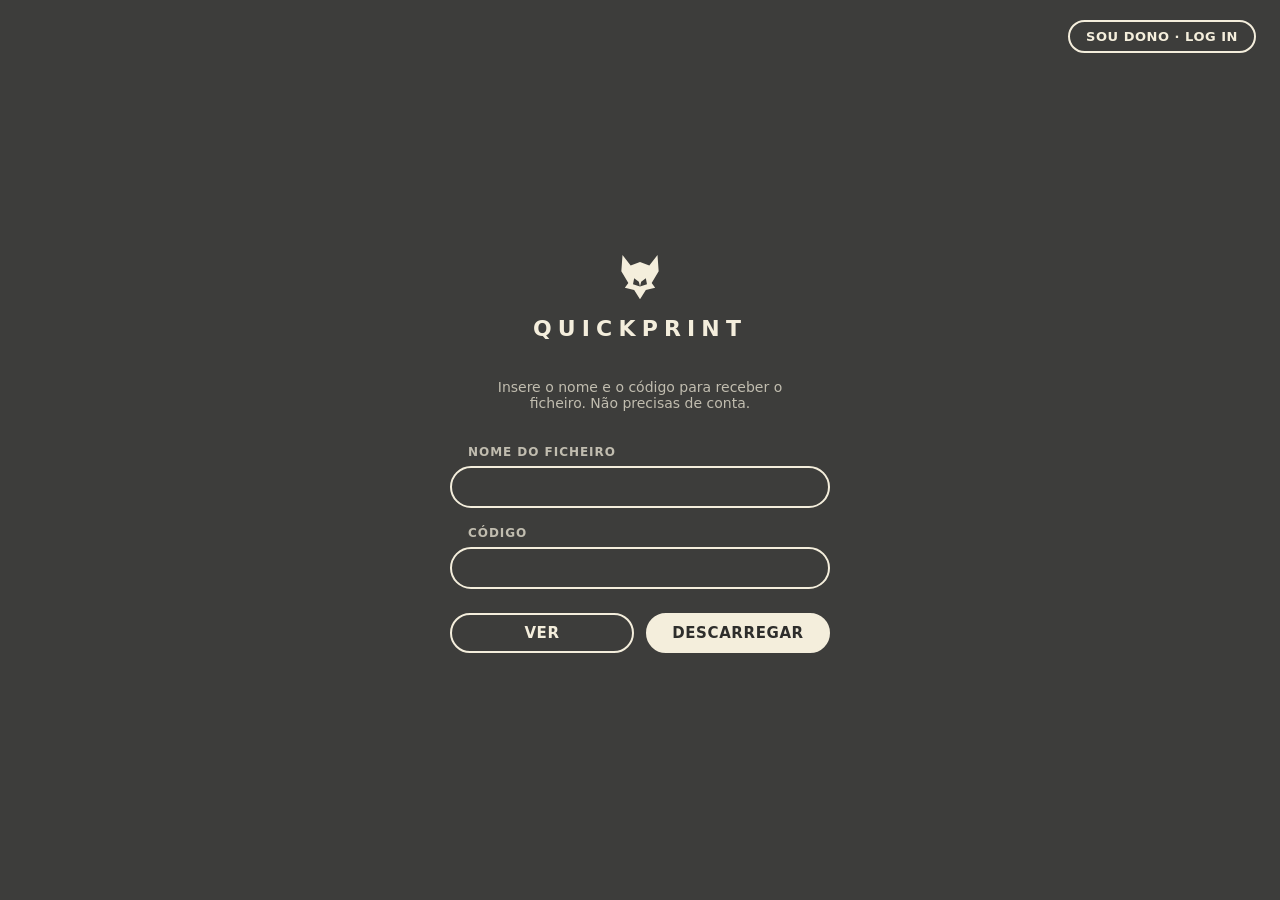
==== src/main/resources/static/index.html @ 088aa5c2 "Wire the frontend to the real API - Dashboard: replace mock data with GET /api/files, real multipart" ====
<!DOCTYPE html>
<html lang="pt">
<head>
  <meta charset="UTF-8">
  <meta name="viewport" content="width=device-width, initial-scale=1.0">
  <title>QuickPrint — Receber ficheiro</title>
  <link rel="stylesheet" href="css/styles.css">
</head>
<body class="auth-page">

  <a class="corner-login pill pill--outline" href="login.html">SOU DONO · LOG IN</a>

  <main class="auth-card">
    <svg class="auth-logo" viewBox="0 0 48 48" width="56" height="56" aria-hidden="true">
      <path fill="currentColor" d="M9 6l7 9 8-3 8 3 7-9 1 14-6 10 3 4-8 2-5 8-5-8-8-2 3-4-6-10z"/>
      <path fill="var(--bg)" d="M19 26l4 3 1 4-6-2zM29 26l-4 3-1 4 6-2z"/>
    </svg>
    <h1 class="auth-title">QUICKPRINT</h1>
    <p class="receive-lead">Insere o nome e o código para receber o ficheiro. Não precisas de conta.</p>

    <form id="receive-form" novalidate>
      <label class="field">
        <span class="field-label">NOME DO FICHEIRO</span>
        <input id="nickname" type="text" autocomplete="off" spellcheck="false" required>
      </label>

      <label class="field">
        <span class="field-label">CÓDIGO</span>
        <input id="code" type="text" autocomplete="off" spellcheck="false"
               maxlength="6" class="code-input" required>
      </label>

      <p id="receive-error" class="form-error" hidden></p>

      <div class="receive-actions">
        <button id="preview-btn" class="pill pill--outline" type="button">VER</button>
        <button id="download-btn" class="pill pill--solid" type="submit">DESCARREGAR</button>
      </div>
    </form>
  </main>

  <script src="js/receive.js"></script>
</body>
</html>
---- src/main/resources/static/css/styles.css ----
/* ==========================================================================
   QuickPrint — design tokens (from Tomás' prototype)
   ========================================================================== */

:root {
  --bg: #3d3d3b;            /* main charcoal */
  --bg-sidebar: #464644;    /* sidebar, one step lighter */
  --cream: #f4eedc;         /* primary accent */
  --cream-dim: rgba(244, 238, 220, 0.72);
  --ink-on-cream: #2e2e2c;  /* dark text on cream pills */
  --hairline: rgba(244, 238, 220, 0.18);

  --radius-pill: 999px;
  --sidebar-w: 112px;

  --font: "Segoe UI", system-ui, -apple-system, sans-serif;
}

* {
  box-sizing: border-box;
  margin: 0;
  padding: 0;
}

body {
  min-height: 100vh;
  background: var(--bg);
  color: var(--cream);
  font-family: var(--font);
  display: flex;
}

/* --------------------------------------------------------------------------
   Sidebar
   -------------------------------------------------------------------------- */

.sidebar {
  width: var(--sidebar-w);
  flex-shrink: 0;
  background: var(--bg-sidebar);
  border-right: 1px solid var(--hairline);
  padding-top: 40px;
  display: flex;
  justify-content: center;
}

.logo {
  color: var(--cream);
  display: inline-flex;
}

/* --------------------------------------------------------------------------
   Main column
   -------------------------------------------------------------------------- */

.main {
  flex: 1;
  min-width: 0;
  padding: 28px 40px 40px;
}

/* --------------------------------------------------------------------------
   Pills (shared by buttons, search, select)
   -------------------------------------------------------------------------- */

.pill {
  display: inline-flex;
  align-items: center;
  gap: 8px;
  border-radius: var(--radius-pill);
  font-family: var(--font);
  font-size: 15px;
  font-weight: 700;
  letter-spacing: 0.04em;
  padding: 9px 22px;
  border: 2px solid var(--cream);
  cursor: pointer;
  text-decoration: none;
  transition: transform 120ms ease, opacity 120ms ease;
}

.pill--solid {
  background: var(--cream);
  color: var(--ink-on-cream);
}

.pill--outline {
  background: transparent;
  color: var(--cream);
}

.pill:hover {
  opacity: 0.9;
}

.pill:active {
  transform: scale(0.97);
}

.pill:focus-visible,
.view-btn:focus-visible,
.select-circle:focus-visible {
  outline: 2px solid var(--cream);
  outline-offset: 3px;
}

/* --------------------------------------------------------------------------
   Topbar: search + auth
   -------------------------------------------------------------------------- */

.topbar {
  display: flex;
  align-items: center;
  justify-content: space-between;
  gap: 16px;
  margin-bottom: 28px;
}

.search {
  width: min(300px, 100%);
  padding: 9px 16px;
  cursor: text;
}

.search input {
  background: none;
  border: none;
  outline: none;
  color: var(--cream);
  font: inherit;
  width: 100%;
}

.search input::placeholder {
  color: var(--cream-dim);
  font-weight: 700;
  letter-spacing: 0.04em;
}

.auth-actions {
  display: flex;
  gap: 14px;
}

/* --------------------------------------------------------------------------
   Add file + toolbar
   -------------------------------------------------------------------------- */

.add-file {
  margin-bottom: 56px;
}

.toolbar {
  display: flex;
  align-items: center;
  justify-content: space-between;
  gap: 16px;
  margin-bottom: 18px;
}

.filters {
  display: flex;
  gap: 14px;
}

.select-wrap select {
  appearance: none;
  -webkit-appearance: none;
}

#filter-type,
#sort-date {
  font-size: 14px;
  padding: 6px 18px;
}

.view-toggle {
  font-size: 15px;
  letter-spacing: 0.04em;
}

.view-btn {
  background: none;
  border: none;
  color: var(--cream-dim);
  font: inherit;
  font-weight: 400;
  cursor: pointer;
  padding: 4px 2px;
}

.view-btn.is-active {
  color: var(--cream);
  font-weight: 700;
}

.view-sep {
  color: var(--cream-dim);
}

/* --------------------------------------------------------------------------
   Selection circles
   -------------------------------------------------------------------------- */

.select-circle {
  width: 22px;
  height: 22px;
  flex-shrink: 0;
  border-radius: 50%;
  border: 2px solid var(--cream);
  background: transparent;
  cursor: pointer;
  transition: background 120ms ease;
}

.select-circle.is-selected {
  background: var(--cream);
}

.select-all {
  margin-bottom: 14px;
}

/* --------------------------------------------------------------------------
   File collection — list mode
   -------------------------------------------------------------------------- */

.files {
  list-style: none;
}

.files--list .file {
  display: flex;
  align-items: center;
  gap: 16px;
  padding: 13px 4px;
  border-bottom: 1px solid var(--hairline);
}

.file-name {
  font-weight: 600;
  overflow: hidden;
  text-overflow: ellipsis;
  white-space: nowrap;
}

.file-meta {
  margin-left: auto;
  display: flex;
  gap: 24px;
  color: var(--cream-dim);
  font-size: 13px;
  white-space: nowrap;
}

/* --------------------------------------------------------------------------
   File collection — grid mode
   -------------------------------------------------------------------------- */

.files--grid {
  display: grid;
  grid-template-columns: repeat(auto-fill, minmax(190px, 1fr));
  gap: 18px;
}

.files--grid .file {
  border: 1px solid var(--hairline);
  border-radius: 14px;
  padding: 18px 16px;
  display: flex;
  flex-direction: column;
  align-items: center;
  text-align: center;
  gap: 10px;
}

.files--grid .select-circle {
  align-self: flex-start;
}

/* --------------------------------------------------------------------------
   Empty state
   -------------------------------------------------------------------------- */

.empty-state {
  text-align: center;
  color: var(--cream-dim);
  margin-top: 72px;
  font-size: 16px;
}

/* --------------------------------------------------------------------------
   Auth pages (login / sign up)
   -------------------------------------------------------------------------- */

.auth-page {
  align-items: center;
  justify-content: center;
}

.auth-card {
  width: min(380px, 92vw);
  display: flex;
  flex-direction: column;
  align-items: center;
  gap: 12px;
  padding: 32px 0;
}

.auth-logo {
  color: var(--cream);
}

.auth-title {
  font-size: 22px;
  font-weight: 700;
  letter-spacing: 0.28em;
  margin-bottom: 26px;
}

.auth-card form {
  width: 100%;
  display: flex;
  flex-direction: column;
  gap: 18px;
}

.field {
  display: flex;
  flex-direction: column;
  gap: 7px;
}

.field-label {
  font-size: 12px;
  font-weight: 700;
  letter-spacing: 0.08em;
  color: var(--cream-dim);
  padding-left: 18px;
}

.field input {
  border: 2px solid var(--cream);
  border-radius: var(--radius-pill);
  background: transparent;
  color: var(--cream);
  font: inherit;
  font-size: 15px;
  padding: 10px 18px;
  outline: none;
}

.field input:focus-visible {
  outline: 2px solid var(--cream);
  outline-offset: 3px;
}

.form-error {
  color: #f0b9a8;
  font-size: 14px;
  text-align: center;
}

.auth-submit {
  justify-content: center;
  margin-top: 6px;
}

.auth-alt {
  margin-top: 18px;
  font-size: 14px;
  color: var(--cream-dim);
}

.auth-link {
  color: var(--cream);
  font-weight: 700;
}

/* Receiving page (index.html) */
.corner-login {
  position: absolute;
  top: 20px;
  right: 24px;
  font-size: 13px;
  padding: 7px 16px;
}

.receive-lead {
  font-size: 14px;
  color: var(--cream-dim);
  text-align: center;
  margin-bottom: 22px;
  max-width: 320px;
}

.code-input {
  letter-spacing: 0.3em;
  text-transform: uppercase;
  font-weight: 700;
}

.receive-actions {
  display: flex;
  gap: 12px;
  margin-top: 6px;
}

.receive-actions .pill {
  flex: 1;
  justify-content: center;
}

/* --------------------------------------------------------------------------
   Row details: nickname, date/size, rolling code + timer ring
   -------------------------------------------------------------------------- */

.file-nick {
  color: var(--cream-dim);
  font-weight: 400;
}

/* fixed-width columns so date/size/uses/code line up across every row */
.row-date,
.row-size,
.row-uses,
.row-code {
  text-align: right;
  flex-shrink: 0;
}

.row-date {
  width: 84px;
  color: var(--cream-dim);
}

.row-size {
  width: 60px;
  color: var(--cream-dim);
}

.row-uses {
  width: 32px;
  font-weight: 700;
  color: var(--cream);
}

.row-code {
  width: 92px;
  font-family: ui-monospace, "Cascadia Mono", Consolas, monospace;
  font-weight: 700;
  letter-spacing: 0.14em;
  color: var(--cream);
}

/* Google-Authenticator-style countdown ring */
.ring-wrap {
  display: inline-flex;
}

.ring {
  width: 24px;
  height: 24px;
  transform: rotate(-90deg); /* start the sweep at 12 o'clock */
}

.ring-track {
  fill: none;
  stroke: var(--hairline);
  stroke-width: 3;
}

.ring-progress {
  fill: none;
  stroke: var(--cream);
  stroke-width: 3;
  stroke-linecap: round;
  stroke-dasharray: 94.25; /* 2·π·15 */
  transition: stroke-dashoffset 0.25s linear;
}

/* grid card: icon + nickname + code + ring */
.card-icon {
  color: var(--cream);
}

.card-nick {
  font-weight: 700;
  overflow: hidden;
  text-overflow: ellipsis;
  white-space: nowrap;
  max-width: 100%;
}

.card-code-row {
  display: flex;
  align-items: center;
  gap: 10px;
}

/* usage-limit preset buttons in the upload dialog */
.limit-options {
  display: flex;
  gap: 12px;
  margin-bottom: 22px;
}

.limit-options .limit-btn {
  flex: 1;
  justify-content: center;
  font-size: 16px;
  padding: 9px 0;
}

.share-dialog {
  margin: auto;
  width: min(400px, 92vw);
  background: var(--bg);
  color: var(--cream);
  border: 2px solid var(--cream);
  border-radius: 20px;
  padding: 28px 30px;
}

.share-dialog::backdrop {
  background: rgba(0, 0, 0, 0.55);
}

.share-file {
  font-size: 16px;
  font-weight: 700;
  margin-bottom: 4px;
  overflow: hidden;
  text-overflow: ellipsis;
  white-space: nowrap;
}

.share-hint {
  font-size: 13px;
  color: var(--cream-dim);
  margin-bottom: 20px;
}

.share-dialog .field {
  margin-bottom: 16px;
}

.share-dialog .field-label {
  padding-left: 18px;
}

.share-dialog .form-error {
  margin-bottom: 14px;
}

.dialog-actions {
  display: flex;
  justify-content: flex-end;
  gap: 12px;
}

/* --------------------------------------------------------------------------
   Responsive + accessibility
   -------------------------------------------------------------------------- */

@media (max-width: 640px) {
  :root {
    --sidebar-w: 60px;
  }

  .main {
    padding: 20px 16px 32px;
  }

  .topbar {
    flex-wrap: wrap;
  }

  .file-meta {
    gap: 12px;
  }
}

@media (prefers-reduced-motion: reduce) {
  * {
    transition: none !important;
  }
}
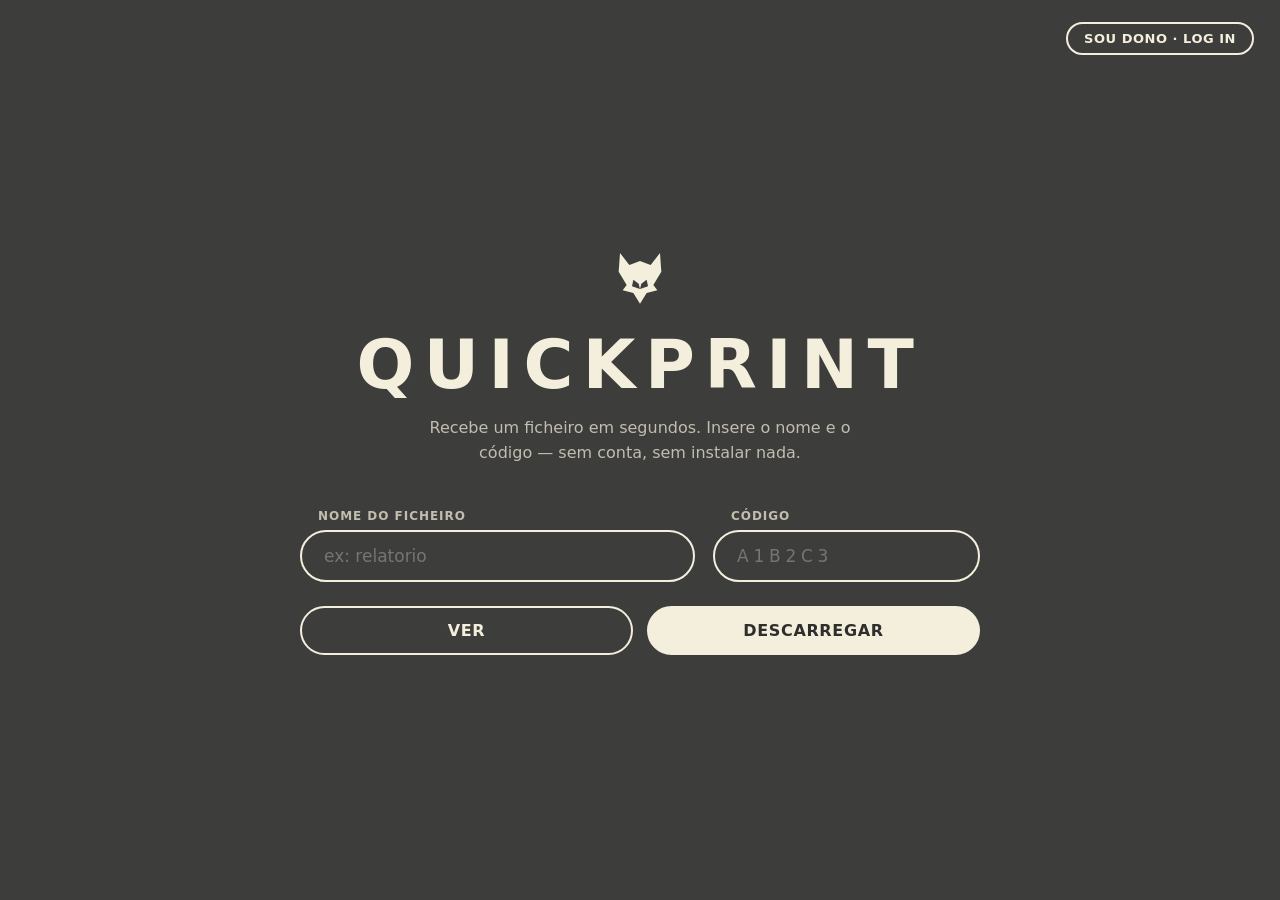
==== commit a6cb72b1: "Open up the landing/receive page The front door was a narrow ~380px card that felt cramped. Make it " ====
--- a/src/main/resources/static/index.html
+++ b/src/main/resources/static/index.html
@@ -6,29 +6,30 @@
   <title>QuickPrint — Receber ficheiro</title>
   <link rel="stylesheet" href="css/styles.css">
 </head>
-<body class="auth-page">
+<body class="receive-page">
 
   <a class="corner-login pill pill--outline" href="login.html">SOU DONO · LOG IN</a>
 
-  <main class="auth-card">
-    <svg class="auth-logo" viewBox="0 0 48 48" width="56" height="56" aria-hidden="true">
+  <main class="receive-hero">
+    <svg class="receive-logo" viewBox="0 0 48 48" width="64" height="64" aria-hidden="true">
       <path fill="currentColor" d="M9 6l7 9 8-3 8 3 7-9 1 14-6 10 3 4-8 2-5 8-5-8-8-2 3-4-6-10z"/>
       <path fill="var(--bg)" d="M19 26l4 3 1 4-6-2zM29 26l-4 3-1 4 6-2z"/>
     </svg>
-    <h1 class="auth-title">QUICKPRINT</h1>
-    <p class="receive-lead">Insere o nome e o código para receber o ficheiro. Não precisas de conta.</p>
+    <h1 class="receive-title">QUICKPRINT</h1>
+    <p class="receive-lead">Recebe um ficheiro em segundos. Insere o nome e o código — sem conta, sem instalar nada.</p>
 
-    <form id="receive-form" novalidate>
-      <label class="field">
-        <span class="field-label">NOME DO FICHEIRO</span>
-        <input id="nickname" type="text" autocomplete="off" spellcheck="false" required>
-      </label>
-
-      <label class="field">
-        <span class="field-label">CÓDIGO</span>
-        <input id="code" type="text" autocomplete="off" spellcheck="false"
-               maxlength="6" class="code-input" required>
-      </label>
+    <form id="receive-form" class="receive-form" novalidate>
+      <div class="receive-fields">
+        <label class="field field-name">
+          <span class="field-label">NOME DO FICHEIRO</span>
+          <input id="nickname" type="text" autocomplete="off" spellcheck="false" placeholder="ex: relatorio" required>
+        </label>
+        <label class="field field-code">
+          <span class="field-label">CÓDIGO</span>
+          <input id="code" type="text" autocomplete="off" spellcheck="false"
+                 maxlength="6" class="code-input" placeholder="A1B2C3" required>
+        </label>
+      </div>
 
       <p id="receive-error" class="form-error" hidden></p>
 
--- a/src/main/resources/static/css/styles.css
+++ b/src/main/resources/static/css/styles.css
@@ -377,38 +377,97 @@
   font-weight: 700;
 }
 
-/* Receiving page (index.html) */
+/* Receiving page (index.html) — the open, airy front door */
+.receive-page {
+  min-height: 100vh;
+  align-items: center;
+  justify-content: center;
+  padding: 48px 24px;
+}
+
 .corner-login {
   position: absolute;
-  top: 20px;
-  right: 24px;
+  top: 22px;
+  right: 26px;
   font-size: 13px;
   padding: 7px 16px;
 }
 
+.receive-hero {
+  width: 100%;
+  max-width: 680px;
+  display: flex;
+  flex-direction: column;
+  align-items: center;
+  text-align: center;
+}
+
+.receive-logo {
+  color: var(--cream);
+}
+
+.receive-title {
+  font-size: clamp(42px, 8vw, 68px);
+  font-weight: 700;
+  letter-spacing: 0.14em;
+  margin: 16px 0 12px;
+}
+
 .receive-lead {
-  font-size: 14px;
-  color: var(--cream-dim);
-  text-align: center;
-  margin-bottom: 22px;
-  max-width: 320px;
+  font-size: 16px;
+  line-height: 1.55;
+  color: var(--cream-dim);
+  max-width: 470px;
+  margin-bottom: 44px;
+}
+
+.receive-form {
+  width: 100%;
+}
+
+/* name + code side by side on wide screens: horizontal, open, not boxed */
+.receive-fields {
+  display: flex;
+  gap: 18px;
+  text-align: left;
+}
+
+.field-name {
+  flex: 1.7;
+}
+
+.field-code {
+  flex: 1;
+}
+
+.receive-fields input {
+  font-size: 17px;
+  padding: 14px 22px;
 }
 
 .code-input {
-  letter-spacing: 0.3em;
+  letter-spacing: 0.28em;
   text-transform: uppercase;
   font-weight: 700;
 }
 
 .receive-actions {
   display: flex;
-  gap: 12px;
-  margin-top: 6px;
+  gap: 14px;
+  margin-top: 24px;
 }
 
 .receive-actions .pill {
   flex: 1;
   justify-content: center;
+  font-size: 16px;
+  padding: 13px 0;
+}
+
+@media (max-width: 520px) {
+  .receive-fields {
+    flex-direction: column;
+  }
 }
 
 /* --------------------------------------------------------------------------
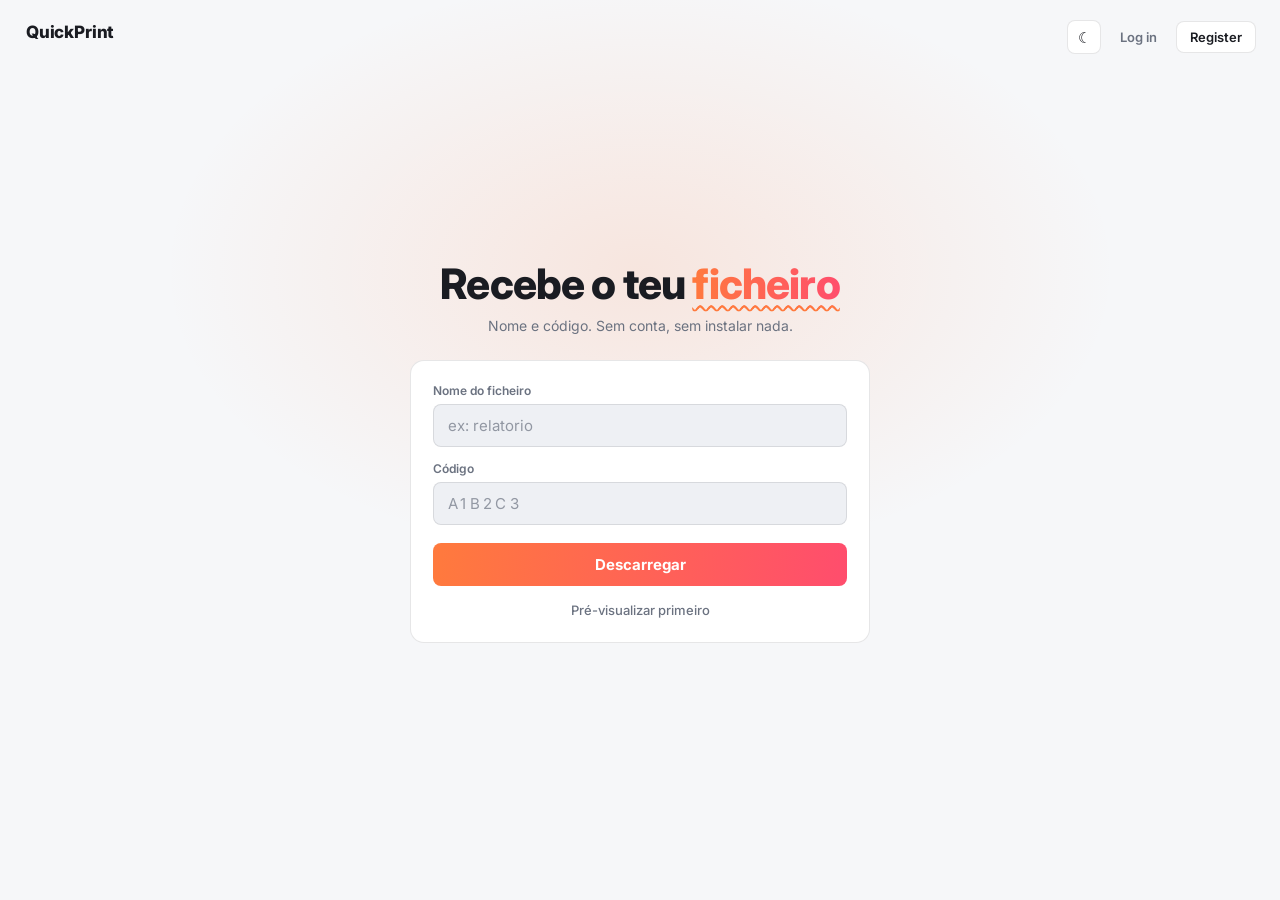
==== commit 7f61c125: "Restyle frontend (bypass.city-inspired) and add guest-mode design docs - Dark/light theme with toggl" ====
--- a/src/main/resources/static/index.html
+++ b/src/main/resources/static/index.html
@@ -4,39 +4,44 @@
   <meta charset="UTF-8">
   <meta name="viewport" content="width=device-width, initial-scale=1.0">
   <title>QuickPrint — Receber ficheiro</title>
+  <link rel="preconnect" href="https://fonts.googleapis.com">
+  <link rel="preconnect" href="https://fonts.gstatic.com" crossorigin>
+  <link href="https://fonts.googleapis.com/css2?family=Inter:wght@400;500;600;700;800&display=swap" rel="stylesheet">
   <link rel="stylesheet" href="css/styles.css">
+  <script src="js/theme.js"></script>
 </head>
 <body class="receive-page">
 
-  <a class="corner-login pill pill--outline" href="login.html">SOU DONO · LOG IN</a>
+  <span class="rp-wordmark">QuickPrint</span>
+  <nav class="rp-nav">
+    <button type="button" class="rp-theme-toggle" data-theme-toggle></button>
+    <a href="login.html">Log in</a>
+    <a class="rp-register" href="signup.html">Register</a>
+  </nav>
 
-  <main class="receive-hero">
-    <svg class="receive-logo" viewBox="0 0 48 48" width="64" height="64" aria-hidden="true">
-      <path fill="currentColor" d="M9 6l7 9 8-3 8 3 7-9 1 14-6 10 3 4-8 2-5 8-5-8-8-2 3-4-6-10z"/>
-      <path fill="var(--bg)" d="M19 26l4 3 1 4-6-2zM29 26l-4 3-1 4 6-2z"/>
-    </svg>
-    <h1 class="receive-title">QUICKPRINT</h1>
-    <p class="receive-lead">Recebe um ficheiro em segundos. Insere o nome e o código — sem conta, sem instalar nada.</p>
+  <main class="rp-hero">
+    <h1 class="rp-title">Recebe o teu <span class="rp-accent">ficheiro</span></h1>
+    <p class="rp-lead">Nome e código. Sem conta, sem instalar nada.</p>
 
-    <form id="receive-form" class="receive-form" novalidate>
-      <div class="receive-fields">
-        <label class="field field-name">
-          <span class="field-label">NOME DO FICHEIRO</span>
-          <input id="nickname" type="text" autocomplete="off" spellcheck="false" placeholder="ex: relatorio" required>
+    <form id="receive-form" class="rp-card" novalidate>
+      <div class="rp-fields">
+        <label class="rp-field rp-field--name">
+          <span class="rp-field-label">Nome do ficheiro</span>
+          <input id="nickname" type="text" autocomplete="off" spellcheck="false"
+                 placeholder="ex: relatorio" required>
         </label>
-        <label class="field field-code">
-          <span class="field-label">CÓDIGO</span>
+
+        <label class="rp-field rp-field--code">
+          <span class="rp-field-label">Código</span>
           <input id="code" type="text" autocomplete="off" spellcheck="false"
-                 maxlength="6" class="code-input" placeholder="A1B2C3" required>
+                 maxlength="6" class="rp-code" placeholder="A1B2C3" required>
         </label>
       </div>
 
-      <p id="receive-error" class="form-error" hidden></p>
+      <p id="receive-error" class="rp-error" hidden></p>
 
-      <div class="receive-actions">
-        <button id="preview-btn" class="pill pill--outline" type="button">VER</button>
-        <button id="download-btn" class="pill pill--solid" type="submit">DESCARREGAR</button>
-      </div>
+      <button id="download-btn" class="rp-btn" type="submit">Descarregar</button>
+      <button id="preview-btn" class="rp-ghost" type="button">Pré-visualizar primeiro</button>
     </form>
   </main>
 
--- a/src/main/resources/static/css/styles.css
+++ b/src/main/resources/static/css/styles.css
@@ -3,17 +3,65 @@
    ========================================================================== */
 
 :root {
-  --bg: #3d3d3b;            /* main charcoal */
-  --bg-sidebar: #464644;    /* sidebar, one step lighter */
-  --cream: #f4eedc;         /* primary accent */
-  --cream-dim: rgba(244, 238, 220, 0.72);
-  --ink-on-cream: #2e2e2c;  /* dark text on cream pills */
-  --hairline: rgba(244, 238, 220, 0.18);
+  /* legacy names kept, now pointing at the shared theme tokens below so the
+     dashboard adopts the light/dark theme without rewriting its rules */
+  --bg: var(--surface-bg);
+  --bg-sidebar: var(--surface-panel);
+  --cream: var(--text);              /* was the cream accent → now primary text */
+  --cream-dim: var(--text-muted);
+  --ink-on-cream: var(--surface-bg); /* text on a solid (light-on-dark) pill */
+  --hairline: var(--line);
 
   --radius-pill: 999px;
-  --sidebar-w: 112px;
-
-  --font: "Segoe UI", system-ui, -apple-system, sans-serif;
+  --sidebar-w: 240px;
+
+  --font: "Inter", "Segoe UI", system-ui, -apple-system, sans-serif;
+}
+
+/* ==========================================================================
+   Theme tokens — light default + dark (system preference or manual toggle).
+   Consumed by the new pages (receive, and later login/dashboard).
+   Accent stays the same in both themes; only surfaces/text/danger switch.
+   ========================================================================== */
+:root {
+  --surface-bg: #f6f7f9;
+  --surface-panel: #ffffff;
+  --surface-input: #eef0f4;
+  --line: rgba(15, 17, 21, 0.10);
+  --text: #1a1c22;
+  --text-muted: #6b7280;
+  --glow: rgba(255, 122, 61, 0.14);
+  --danger: #dc2626;
+
+  --accent-grad: linear-gradient(95deg, #ff7a3d 0%, #ff4d6d 100%);
+  --accent-ring: #ff6a4d;
+  --accent-line: #ff7a3d;
+}
+
+/* dark when the OS asks for it — unless the user forced light */
+@media (prefers-color-scheme: dark) {
+  :root:not([data-theme="light"]) {
+    --surface-bg: #17181c;
+    --surface-panel: #23252b;
+    --surface-input: #16171b;
+    --line: rgba(255, 255, 255, 0.09);
+    --text: #eceef3;
+    --text-muted: #8a8f9c;
+    --glow: rgba(255, 122, 61, 0.16);
+    --danger: #f87171;
+  }
+}
+
+/* dark when the user forces it (wins over system) */
+:root[data-theme="dark"] {
+  --surface-bg: #17181c;
+  --surface-panel: #23252b;
+  --surface-input: #16171b;
+  --line: rgba(255, 255, 255, 0.09);
+  --text: #eceef3;
+  --text-muted: #8a8f9c;
+  --glow: rgba(255, 122, 61, 0.16);
+  --danger: #f87171;
 }
 
 * {
@@ -39,14 +87,115 @@
   flex-shrink: 0;
   background: var(--bg-sidebar);
   border-right: 1px solid var(--hairline);
-  padding-top: 40px;
-  display: flex;
-  justify-content: center;
+  padding: 28px 18px;
+  display: flex;
+  flex-direction: column;
+  gap: 26px;
 }
 
 .logo {
   color: var(--cream);
   display: inline-flex;
+  align-self: center;
+}
+
+/* receive-a-file widget living in the dashboard sidebar (uses receive.js) */
+.side-receive {
+  display: flex;
+  flex-direction: column;
+  gap: 12px;
+}
+
+.side-receive-title {
+  font-size: 13px;
+  font-weight: 700;
+  letter-spacing: 0.01em;
+  color: var(--text);
+}
+
+.side-field {
+  display: flex;
+  flex-direction: column;
+  gap: 5px;
+}
+
+.side-field-label {
+  font-size: 11px;
+  font-weight: 600;
+  color: var(--text-muted);
+}
+
+.side-field input {
+  width: 100%;
+  background: var(--surface-input);
+  border: 1px solid var(--line);
+  border-radius: 8px;
+  color: var(--text);
+  font: inherit;
+  font-size: 14px;
+  padding: 9px 11px;
+  outline: none;
+  transition: border-color 120ms ease;
+}
+
+.side-field input::placeholder {
+  color: var(--text-muted);
+  opacity: 0.6;
+}
+
+.side-field input:focus {
+  border-color: var(--accent-ring);
+}
+
+.side-code {
+  letter-spacing: 0.18em;
+  text-transform: uppercase;
+  font-weight: 600;
+}
+
+.side-error {
+  color: var(--danger);
+  font-size: 12px;
+}
+
+.side-btn {
+  margin-top: 2px;
+  padding: 10px 0;
+  border: none;
+  border-radius: 8px;
+  background: var(--accent-grad);
+  color: #fff;
+  font: inherit;
+  font-size: 14px;
+  font-weight: 700;
+  cursor: pointer;
+  transition: opacity 120ms ease;
+}
+
+.side-btn:hover {
+  opacity: 0.92;
+}
+
+.side-ghost {
+  background: none;
+  border: none;
+  color: var(--text-muted);
+  font: inherit;
+  font-size: 12px;
+  font-weight: 500;
+  cursor: pointer;
+  padding: 2px;
+}
+
+.side-ghost:hover {
+  color: var(--text);
+}
+
+.side-btn:focus-visible,
+.side-ghost:focus-visible,
+.side-field input:focus-visible {
+  outline: 2px solid var(--accent-ring);
+  outline-offset: 2px;
 }
 
 /* --------------------------------------------------------------------------
@@ -87,6 +236,12 @@
 .pill--outline {
   background: transparent;
   color: var(--cream);
+}
+
+.pill--danger {
+  background: #e5484d;
+  color: #fff;
+  border-color: transparent;
 }
 
 .pill:hover {
@@ -137,6 +292,12 @@
   letter-spacing: 0.04em;
 }
 
+.top-right {
+  display: flex;
+  align-items: center;
+  gap: 14px;
+}
+
 .auth-actions {
   display: flex;
   gap: 14px;
@@ -148,6 +309,13 @@
 
 .add-file {
   margin-bottom: 56px;
+}
+
+/* primary call-to-action gets the orange accent; other pills stay neutral */
+#add-file {
+  background: var(--accent-grad);
+  color: #fff;
+  border-color: transparent;
 }
 
 .toolbar {
@@ -290,40 +458,8 @@
 }
 
 /* --------------------------------------------------------------------------
-   Auth pages (login / sign up)
-   -------------------------------------------------------------------------- */
-
-.auth-page {
-  align-items: center;
-  justify-content: center;
-}
-
-.auth-card {
-  width: min(380px, 92vw);
-  display: flex;
-  flex-direction: column;
-  align-items: center;
-  gap: 12px;
-  padding: 32px 0;
-}
-
-.auth-logo {
-  color: var(--cream);
-}
-
-.auth-title {
-  font-size: 22px;
-  font-weight: 700;
-  letter-spacing: 0.28em;
-  margin-bottom: 26px;
-}
-
-.auth-card form {
-  width: 100%;
-  display: flex;
-  flex-direction: column;
-  gap: 18px;
-}
+   Form fields — shared by the dashboard upload dialog
+   -------------------------------------------------------------------------- */
 
 .field {
   display: flex;
@@ -356,118 +492,252 @@
 }
 
 .form-error {
-  color: #f0b9a8;
+  color: var(--danger);
   font-size: 14px;
   text-align: center;
 }
 
-.auth-submit {
+/* ==========================================================================
+   Receiving page (index.html) + auth pages — dark/light, compact front door
+   (bypass.city look). Scoped to .receive-page.
+   ========================================================================== */
+.receive-page {
+  --rp-panel: var(--surface-panel);
+  --rp-input: var(--surface-input);
+  --rp-border: var(--line);
+  --rp-text: var(--text);
+  --rp-muted: var(--text-muted);
+  --rp-grad: var(--accent-grad);
+
+  min-height: 100vh;
+  align-items: center;
   justify-content: center;
-  margin-top: 6px;
-}
-
-.auth-alt {
-  margin-top: 18px;
-  font-size: 14px;
-  color: var(--cream-dim);
-}
-
-.auth-link {
-  color: var(--cream);
-  font-weight: 700;
-}
-
-/* Receiving page (index.html) — the open, airy front door */
-.receive-page {
-  min-height: 100vh;
-  align-items: center;
-  justify-content: center;
-  padding: 48px 24px;
-}
-
-.corner-login {
+  padding: 40px 20px;
+  background:
+    radial-gradient(680px 420px at 50% 30%, var(--glow), transparent 70%),
+    var(--surface-bg);
+  color: var(--rp-text);
+  font-family: "Inter", var(--font);
+}
+
+.rp-wordmark {
   position: absolute;
   top: 22px;
-  right: 26px;
+  left: 26px;
+  font-weight: 800;
+  font-size: 17px;
+  letter-spacing: -0.01em;
+  color: var(--rp-text);
+  text-decoration: none;
+}
+
+/* "already have an account?" line under the auth card */
+.rp-alt {
+  margin-top: 18px;
   font-size: 13px;
-  padding: 7px 16px;
-}
-
-.receive-hero {
+  color: var(--rp-muted);
+}
+
+.rp-alt a {
+  color: var(--accent-line);
+  font-weight: 600;
+  text-decoration: none;
+}
+
+.rp-alt a:hover {
+  text-decoration: underline;
+}
+
+.rp-nav {
+  position: absolute;
+  top: 20px;
+  right: 24px;
+  display: flex;
+  align-items: center;
+  gap: 6px;
+  font-size: 13px;
+  font-weight: 600;
+}
+
+.rp-nav a {
+  color: var(--rp-muted);
+  text-decoration: none;
+  padding: 7px 13px;
+  border-radius: 8px;
+}
+
+.rp-nav a:hover {
+  color: var(--rp-text);
+}
+
+.rp-register {
+  color: var(--rp-text) !important;
+  background: var(--rp-panel);
+  border: 1px solid var(--rp-border);
+}
+
+.rp-hero {
   width: 100%;
-  max-width: 680px;
+  max-width: 460px;
   display: flex;
   flex-direction: column;
   align-items: center;
   text-align: center;
 }
 
-.receive-logo {
-  color: var(--cream);
-}
-
-.receive-title {
-  font-size: clamp(42px, 8vw, 68px);
-  font-weight: 700;
-  letter-spacing: 0.14em;
-  margin: 16px 0 12px;
-}
-
-.receive-lead {
-  font-size: 16px;
-  line-height: 1.55;
-  color: var(--cream-dim);
-  max-width: 470px;
-  margin-bottom: 44px;
-}
-
-.receive-form {
+.rp-title {
+  font-size: clamp(30px, 4vw, 42px);
+  font-weight: 800;
+  letter-spacing: -0.02em;
+  margin-bottom: 8px;
+}
+
+.rp-accent {
+  background: var(--rp-grad);
+  -webkit-background-clip: text;
+  background-clip: text;
+  color: transparent;
+  text-decoration: underline wavy var(--accent-line);
+  text-underline-offset: 6px;
+  text-decoration-thickness: 2px;
+}
+
+.rp-lead {
+  font-size: 14px;
+  color: var(--rp-muted);
+  margin-bottom: 26px;
+}
+
+/* the card: dark panel with a subtle border, like bypass.city's input block */
+.rp-card {
   width: 100%;
-}
-
-/* name + code side by side on wide screens: horizontal, open, not boxed */
-.receive-fields {
-  display: flex;
-  gap: 18px;
+  display: flex;
+  flex-direction: column;
+  gap: 14px;
+  padding: 22px;
+  background: var(--rp-panel);
+  border: 1px solid var(--rp-border);
+  border-radius: 14px;
   text-align: left;
 }
 
-.field-name {
-  flex: 1.7;
-}
-
-.field-code {
-  flex: 1;
-}
-
-.receive-fields input {
-  font-size: 17px;
-  padding: 14px 22px;
-}
-
-.code-input {
-  letter-spacing: 0.28em;
+/* name + code stacked, one below the other */
+.rp-fields {
+  display: flex;
+  flex-direction: column;
+  gap: 14px;
+}
+
+.rp-field {
+  display: flex;
+  flex-direction: column;
+  gap: 6px;
+}
+
+.rp-field-label {
+  font-size: 12px;
+  font-weight: 600;
+  color: var(--rp-muted);
+}
+
+.rp-field input {
+  width: 100%;
+  background: var(--rp-input);
+  border: 1px solid var(--rp-border);
+  border-radius: 8px;
+  color: var(--rp-text);
+  font: inherit;
+  font-size: 15px;
+  padding: 11px 14px;
+  outline: none;
+  transition: border-color 120ms ease;
+}
+
+.rp-field input::placeholder {
+  color: var(--rp-muted);
+  opacity: 0.7;
+}
+
+.rp-field input:focus {
+  border-color: var(--accent-ring);
+}
+
+.rp-code {
+  letter-spacing: 0.22em;
   text-transform: uppercase;
-  font-weight: 700;
-}
-
-.receive-actions {
-  display: flex;
-  gap: 14px;
-  margin-top: 24px;
-}
-
-.receive-actions .pill {
-  flex: 1;
+  font-weight: 600;
+}
+
+.rp-error {
+  color: var(--danger);
+  font-size: 13px;
+  margin: -2px 0 0;
+}
+
+.rp-btn {
+  margin-top: 4px;
+  padding: 12px 0;
+  border: none;
+  border-radius: 8px;
+  background: var(--rp-grad);
+  color: #fff;
+  font: inherit;
+  font-size: 15px;
+  font-weight: 700;
+  cursor: pointer;
+  transition: opacity 120ms ease, transform 120ms ease;
+}
+
+.rp-btn:hover {
+  opacity: 0.92;
+}
+
+.rp-btn:active {
+  transform: scale(0.99);
+}
+
+.rp-ghost {
+  background: none;
+  border: none;
+  color: var(--rp-muted);
+  font: inherit;
+  font-size: 13px;
+  font-weight: 500;
+  cursor: pointer;
+  padding: 2px;
+}
+
+.rp-ghost:hover {
+  color: var(--rp-text);
+}
+
+.rp-btn:focus-visible,
+.rp-ghost:focus-visible,
+.rp-field input:focus-visible,
+.rp-nav a:focus-visible,
+.rp-theme-toggle:focus-visible {
+  outline: 2px solid var(--accent-ring);
+  outline-offset: 2px;
+}
+
+/* light/dark toggle button in the header */
+.rp-theme-toggle {
+  display: inline-flex;
+  align-items: center;
   justify-content: center;
-  font-size: 16px;
-  padding: 13px 0;
-}
-
-@media (max-width: 520px) {
-  .receive-fields {
-    flex-direction: column;
-  }
+  width: 34px;
+  height: 34px;
+  border-radius: 8px;
+  border: 1px solid var(--line);
+  background: var(--surface-panel);
+  color: var(--text);
+  font-size: 15px;
+  line-height: 1;
+  cursor: pointer;
+}
+
+.rp-theme-toggle:hover {
+  border-color: var(--accent-ring);
 }
 
 /* --------------------------------------------------------------------------
@@ -477,6 +747,58 @@
 .file-nick {
   color: var(--cream-dim);
   font-weight: 400;
+}
+
+/* clickable file names/cards open a preview */
+.openable {
+  cursor: pointer;
+}
+
+.openable:hover {
+  text-decoration: underline;
+}
+
+.card-icon.openable:hover {
+  text-decoration: none;
+  opacity: 0.8;
+}
+
+.openable:focus-visible {
+  outline: 2px solid var(--cream);
+  outline-offset: 3px;
+  border-radius: 4px;
+}
+
+/* remove-file button */
+.delete-btn {
+  background: none;
+  border: none;
+  cursor: pointer;
+  color: var(--cream-dim);
+  padding: 5px;
+  display: inline-flex;
+  border-radius: 6px;
+  transition: color 120ms ease, background 120ms ease;
+}
+
+.delete-btn:hover {
+  color: #f0a08c;
+  background: rgba(240, 160, 140, 0.12);
+}
+
+.delete-btn:focus-visible {
+  outline: 2px solid var(--cream);
+  outline-offset: 2px;
+}
+
+.files--grid .file {
+  position: relative;
+}
+
+.files--grid .delete-btn {
+  position: absolute;
+  top: 12px;
+  right: 12px;
 }
 
 /* fixed-width columns so date/size/uses/code line up across every row */
@@ -531,7 +853,7 @@
 
 .ring-progress {
   fill: none;
-  stroke: var(--cream);
+  stroke: var(--accent-line);
   stroke-width: 3;
   stroke-linecap: round;
   stroke-dasharray: 94.25; /* 2·π·15 */
@@ -627,6 +949,15 @@
     --sidebar-w: 60px;
   }
 
+  /* no room for the receive form in a 60px rail — fall back to the header link */
+  .side-receive {
+    display: none;
+  }
+
+  .sidebar {
+    padding: 20px 8px;
+  }
+
   .main {
     padding: 20px 16px 32px;
   }
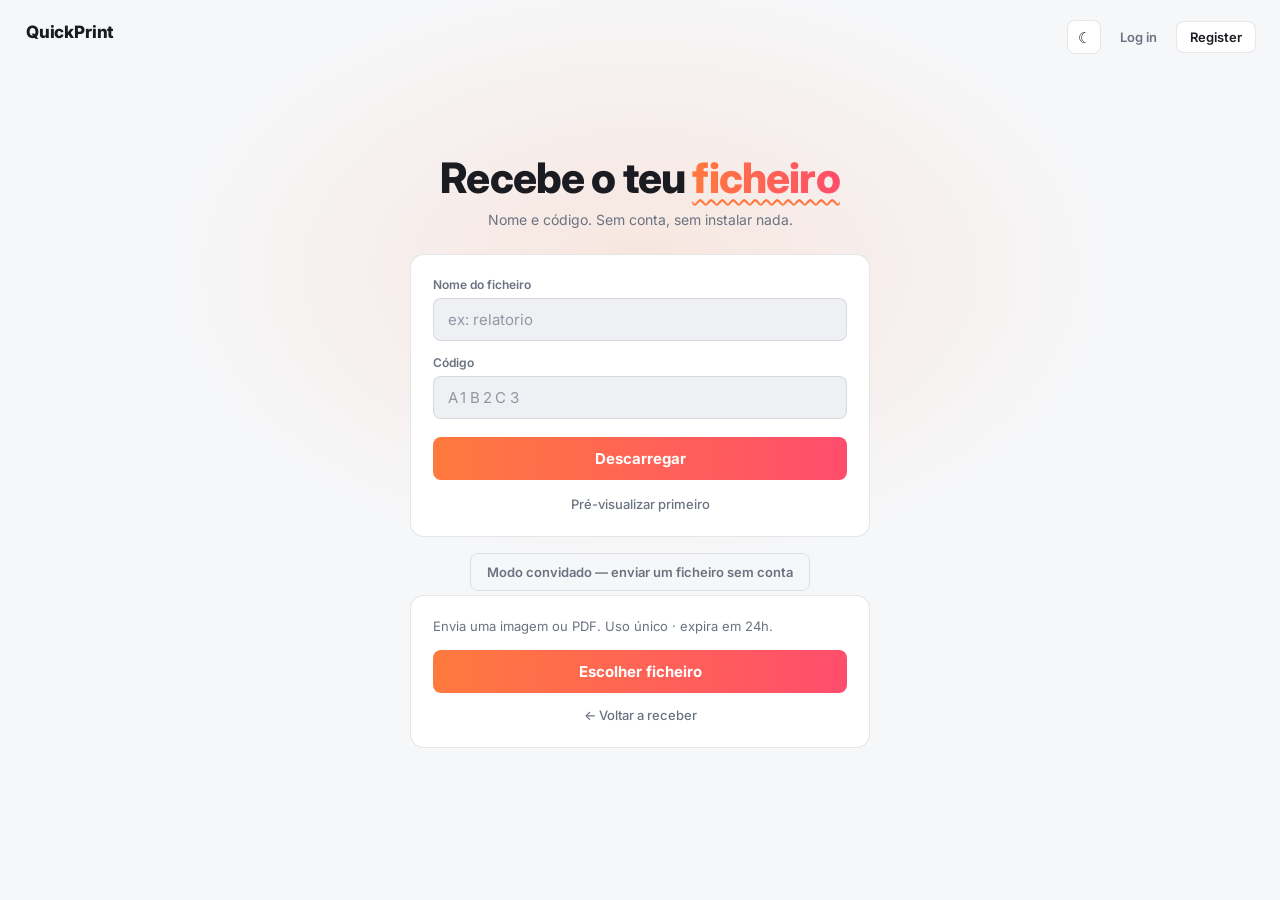
==== commit ef06a8d8: "Add guest mode send flow to the landing page Co-Authored-By: Claude Opus 4.8 <noreply@anthropic.com>" ====
--- a/src/main/resources/static/index.html
+++ b/src/main/resources/static/index.html
@@ -43,8 +43,40 @@
       <button id="download-btn" class="rp-btn" type="submit">Descarregar</button>
       <button id="preview-btn" class="rp-ghost" type="button">Pré-visualizar primeiro</button>
     </form>
+
+    <button id="guest-toggle" class="rp-guest-toggle" type="button">
+      Modo convidado — enviar um ficheiro sem conta
+    </button>
+
+    <section id="guest-panel" class="rp-card rp-guest" hidden>
+      <p class="rp-guest-hint">Envia uma imagem ou PDF. Uso único · expira em 24h.</p>
+
+      <input id="guest-file" type="file" accept="image/*,.pdf" hidden>
+      <button id="guest-pick" class="rp-btn" type="button">Escolher ficheiro</button>
+      <p id="guest-filename" class="rp-guest-filename" hidden></p>
+      <button id="guest-send" class="rp-btn" type="button" hidden>Enviar</button>
+
+      <p id="guest-error" class="rp-error" hidden></p>
+
+      <div id="guest-result" hidden>
+        <p class="rp-guest-hint">Entrega estes dois dados a quem vai receber:</p>
+        <div class="rp-guest-row">
+          <span class="rp-guest-label">Nome</span>
+          <code id="guest-nickname" class="rp-guest-value"></code>
+          <button class="rp-copy" type="button" data-copy="guest-nickname">Copiar</button>
+        </div>
+        <div class="rp-guest-row">
+          <span class="rp-guest-label">Código</span>
+          <code id="guest-code" class="rp-guest-value"></code>
+          <button class="rp-copy" type="button" data-copy="guest-code">Copiar</button>
+        </div>
+      </div>
+
+      <button id="guest-back" class="rp-ghost" type="button">← Voltar a receber</button>
+    </section>
   </main>
 
+  <script src="js/guest.js"></script>
   <script src="js/receive.js"></script>
 </body>
 </html>
--- a/src/main/resources/static/css/styles.css
+++ b/src/main/resources/static/css/styles.css
@@ -711,6 +711,95 @@
   color: var(--rp-text);
 }
 
+/* guest mode: toggle under the receive card, and the send panel */
+.rp-guest-toggle {
+  margin-top: 16px;
+  background: none;
+  border: 1px solid var(--line);
+  border-radius: 8px;
+  padding: 10px 16px;
+  color: var(--text-muted);
+  font: inherit;
+  font-size: 13px;
+  font-weight: 600;
+  cursor: pointer;
+}
+
+.rp-guest-toggle:hover {
+  color: var(--text);
+  border-color: var(--accent-ring);
+}
+
+.rp-guest {
+  margin-top: 4px;
+  gap: 12px;
+}
+
+.rp-guest-hint {
+  font-size: 13px;
+  color: var(--text-muted);
+}
+
+.rp-guest-filename {
+  font-size: 13px;
+  color: var(--text);
+  overflow: hidden;
+  text-overflow: ellipsis;
+  white-space: nowrap;
+}
+
+.rp-guest-row {
+  display: flex;
+  align-items: center;
+  gap: 10px;
+}
+
+.rp-guest-row + .rp-guest-row {
+  margin-top: 10px;
+}
+
+.rp-guest-label {
+  font-size: 12px;
+  font-weight: 600;
+  color: var(--text-muted);
+  width: 52px;
+}
+
+.rp-guest-value {
+  flex: 1;
+  font-family: ui-monospace, "Cascadia Mono", Consolas, monospace;
+  font-size: 15px;
+  font-weight: 700;
+  letter-spacing: 0.08em;
+  background: var(--surface-input);
+  border: 1px solid var(--line);
+  border-radius: 8px;
+  padding: 8px 12px;
+}
+
+.rp-copy {
+  background: none;
+  border: 1px solid var(--line);
+  border-radius: 8px;
+  padding: 8px 12px;
+  color: var(--text-muted);
+  font: inherit;
+  font-size: 12px;
+  font-weight: 600;
+  cursor: pointer;
+}
+
+.rp-copy:hover {
+  color: var(--text);
+  border-color: var(--accent-ring);
+}
+
+.rp-guest-toggle:focus-visible,
+.rp-copy:focus-visible {
+  outline: 2px solid var(--accent-ring);
+  outline-offset: 2px;
+}
+
 .rp-btn:focus-visible,
 .rp-ghost:focus-visible,
 .rp-field input:focus-visible,
